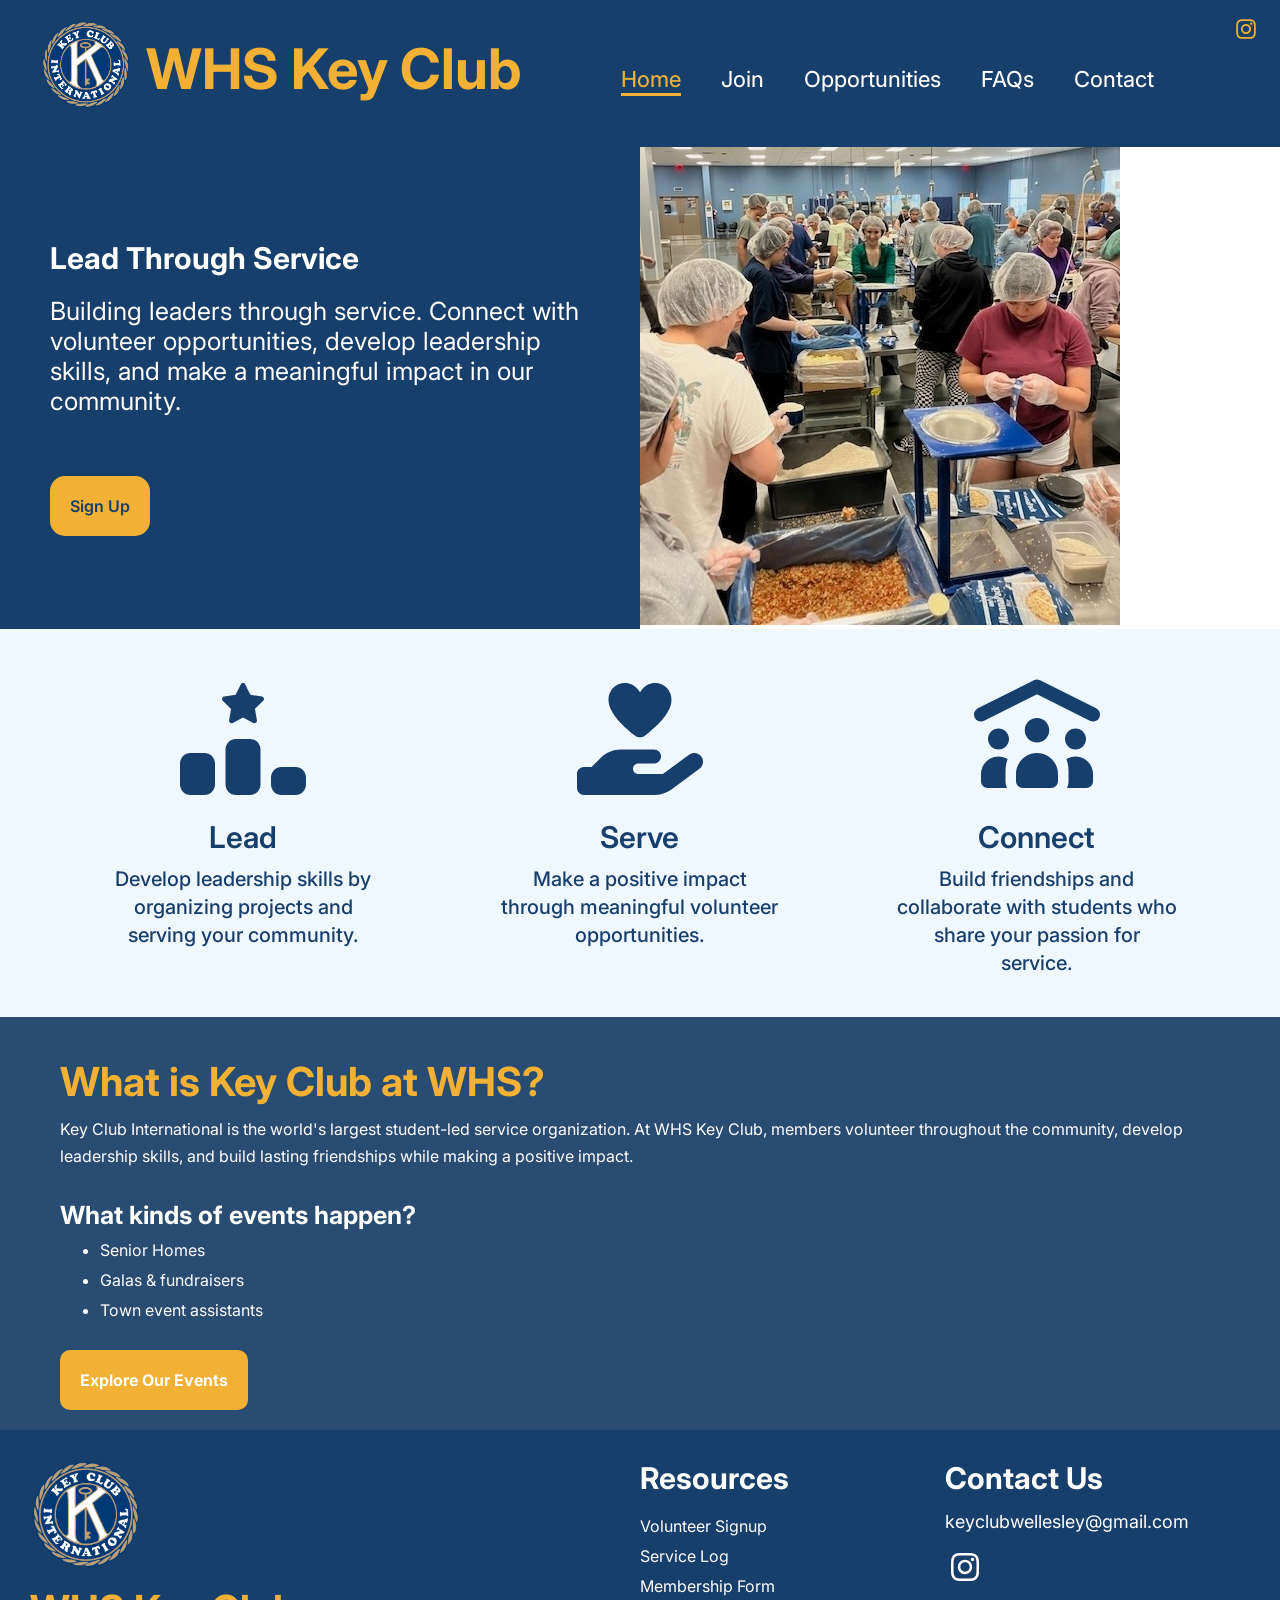
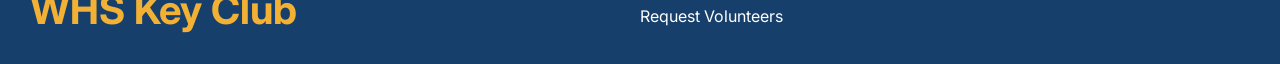
==== index.html @ ba809c6a "Add files via upload" ====
<!DOCTYPE html>
<html lang="en-US">
    <head>
        <link rel="preconnect" href="https://fonts.googleapis.com">
        <link rel="preconnect" href="https://fonts.gstatic.com" crossorigin>
        <link href="https://fonts.googleapis.com/css2?family=Inter:ital,opsz,wght@0,14..32,100..900;1,14..32,100..900&family=Poppins:ital,wght@0,100;0,200;0,300;0,400;0,500;0,600;0,700;0,800;0,900;1,100;1,200;1,300;1,400;1,500;1,600;1,700;1,800;1,900&display=swap" rel="stylesheet">
        <script src="keyclub.js" defer></script>
        <link rel="stylesheet" href="keyclub.css">
    </head>
    <body>
        <header class="header">
            <div class="title">
            <a href=index.html><img src="keyclublogo.png" alt="Key Club Logo"></a>
            <a href="index.html"><h1>WHS Key Club</h1></a>
            </div>
            <nav class="navbar">
                <a href="index.html" class="active">Home</a>
                <a href="join.html">Join</a>
                <a href="opportunities.html">Opportunities</a>
                <a href="faqs.html">FAQs</a>
                <a href="contact.html">Contact</a>
            </nav>

            <div class="socials">
                <a href="https://www.instagram.com/wellesleyhskeyclub/">
                    <svg xmlns="http://www.w3.org/2000/svg" viewBox="0 0 640 640"><path fill="rgb(240, 176, 51)" d="M320.3 205C256.8 204.8 205.2 256.2 205 319.7C204.8 383.2 256.2 434.8 319.7 435C383.2 435.2 434.8 383.8 435 320.3C435.2 256.8 383.8 205.2 320.3 205zM319.7 245.4C360.9 245.2 394.4 278.5 394.6 319.7C394.8 360.9 361.5 394.4 320.3 394.6C279.1 394.8 245.6 361.5 245.4 320.3C245.2 279.1 278.5 245.6 319.7 245.4zM413.1 200.3C413.1 185.5 425.1 173.5 439.9 173.5C454.7 173.5 466.7 185.5 466.7 200.3C466.7 215.1 454.7 227.1 439.9 227.1C425.1 227.1 413.1 215.1 413.1 200.3zM542.8 227.5C541.1 191.6 532.9 159.8 506.6 133.6C480.4 107.4 448.6 99.2 412.7 97.4C375.7 95.3 264.8 95.3 227.8 97.4C192 99.1 160.2 107.3 133.9 133.5C107.6 159.7 99.5 191.5 97.7 227.4C95.6 264.4 95.6 375.3 97.7 412.3C99.4 448.2 107.6 480 133.9 506.2C160.2 532.4 191.9 540.6 227.8 542.4C264.8 544.5 375.7 544.5 412.7 542.4C448.6 540.7 480.4 532.5 506.6 506.2C532.8 480 541 448.2 542.8 412.3C544.9 375.3 544.9 264.5 542.8 227.5zM495 452C487.2 471.6 472.1 486.7 452.4 494.6C422.9 506.3 352.9 503.6 320.3 503.6C287.7 503.6 217.6 506.2 188.2 494.6C168.6 486.8 153.5 471.7 145.6 452C133.9 422.5 136.6 352.5 136.6 319.9C136.6 287.3 134 217.2 145.6 187.8C153.4 168.2 168.5 153.1 188.2 145.2C217.7 133.5 287.7 136.2 320.3 136.2C352.9 136.2 423 133.6 452.4 145.2C472 153 487.1 168.1 495 187.8C506.7 217.3 504 287.3 504 319.9C504 352.5 506.7 422.6 495 452z"/></svg>
                </a>
            </div>
        </header>

        <section class="main">
            <div class="hero">
                <div class="hero-left">
                    <h5>Lead Through Service</h5>
                    <p> Building leaders through service. Connect with volunteer
                        opportunities, develop leadership skills, and make a
                        meaningful impact in our community. 
                    </p>
                    <a href="join.html">Sign Up</a>
                </div>
                <div class="hero-right">
                        <img src="hero.jpeg">
                </div>
            </div>
            <div class="pillars">
                <div class="pillar">
                    <svg xmlns="http://www.w3.org/2000/svg" viewBox="0 0 640 640"><path fill="rgb(23, 63, 107)" d="M353.8 118.1L330.2 70.3C326.3 62 314.1 61.7 309.8 70.3L286.2 118.1L233.9 125.6C224.6 127 220.6 138.5 227.5 145.4L265.5 182.4L256.5 234.5C255.1 243.8 264.7 251 273.3 246.7L320.2 221.9L366.8 246.3C375.4 250.6 385.1 243.4 383.6 234.1L374.6 182L412.6 145.4C419.4 138.6 415.5 127.1 406.2 125.6L353.9 118.1zM288 320C261.5 320 240 341.5 240 368L240 528C240 554.5 261.5 576 288 576L352 576C378.5 576 400 554.5 400 528L400 368C400 341.5 378.5 320 352 320L288 320zM80 384C53.5 384 32 405.5 32 432L32 528C32 554.5 53.5 576 80 576L144 576C170.5 576 192 554.5 192 528L192 432C192 405.5 170.5 384 144 384L80 384zM448 496L448 528C448 554.5 469.5 576 496 576L560 576C586.5 576 608 554.5 608 528L608 496C608 469.5 586.5 448 560 448L496 448C469.5 448 448 469.5 448 496z"/></svg>
                    <h5>Lead</h5>
                    <p>Develop leadership skills by organizing projects and serving your community.</p>
                </div>
                <div class="pillar">
                    <svg xmlns="http://www.w3.org/2000/svg" viewBox="0 0 640 640"><path fill="rgb(23, 63, 107)" d="M311.6 95C297.5 75.5 274.9 64 250.9 64C209.5 64 176 97.5 176 138.9L176 141.3C176 205.7 258 274.7 298.2 304.6C311.2 314.3 328.7 314.3 341.7 304.6C381.9 274.6 463.9 205.7 463.9 141.3L463.9 138.9C463.9 97.5 430.4 64 389 64C365 64 342.4 75.5 328.3 95L320 106.7L311.6 95zM141.3 405.5L98.7 448L64 448C46.3 448 32 462.3 32 480L32 544C32 561.7 46.3 576 64 576L384.5 576C413.5 576 441.8 566.7 465.2 549.5L591.8 456.2C609.6 443.1 613.4 418.1 600.3 400.3C587.2 382.5 562.2 378.7 544.4 391.8L424.6 480L312 480C298.7 480 288 469.3 288 456C288 442.7 298.7 432 312 432L384 432C401.7 432 416 417.7 416 400C416 382.3 401.7 368 384 368L231.8 368C197.9 368 165.3 381.5 141.3 405.5z"/></svg>
                    <h5>Serve</h5>
                    <p>Make a positive impact through meaningful volunteer opportunities.</p>
                </div>
                <div class="pillar">
                    <svg xmlns="http://www.w3.org/2000/svg" viewBox="0 0 640 640"><path fill="rgb(23, 63, 107)" d="M334.3 51.4C325.3 46.9 314.7 46.9 305.7 51.4L49.7 179.4C33.9 187.3 27.5 206.5 35.4 222.3C43.3 238.1 62.5 244.5 78.3 236.6L320 115.8L561.7 236.6C577.5 244.5 596.7 238.1 604.6 222.3C612.5 206.5 606.1 187.3 590.3 179.4L334.3 51.4zM320 336C350.9 336 376 310.9 376 280C376 249.1 350.9 224 320 224C289.1 224 264 249.1 264 280C264 310.9 289.1 336 320 336zM320 384C267 384 224 427 224 480L224 512C224 529.7 238.3 544 256 544L384 544C401.7 544 416 529.7 416 512L416 480C416 427 373 384 320 384zM192 320C192 293.5 170.5 272 144 272C117.5 272 96 293.5 96 320C96 346.5 117.5 368 144 368C170.5 368 192 346.5 192 320zM544 320C544 293.5 522.5 272 496 272C469.5 272 448 293.5 448 320C448 346.5 469.5 368 496 368C522.5 368 544 346.5 544 320zM144 400C99.8 400 64 435.8 64 480L64 513.1C64 530.1 77.8 544 94.9 544L182.7 544C178.4 534.2 176 523.4 176 512L176 464C176 445.6 179.5 428 185.8 411.8C173.6 404.3 159.3 400 144 400zM457.4 544L545.2 544C562.2 544 576.1 530.2 576.1 513.1L576.1 480C576.1 435.8 540.3 400 496.1 400C480.8 400 466.5 404.3 454.3 411.8C460.6 428 464.1 445.6 464.1 464L464.1 512C464.1 523.4 461.7 534.2 457.4 544z"/></svg>
                    <h5>Connect</h5>
                    <p>Build friendships and collaborate with students who share your passion for service.</p>
                </div>
            </div>

            <div class="what">
                <h4>What is Key Club at WHS?</h4>
                <p>Key Club International is the world's largest student-led service organization. At WHS Key Club, members volunteer throughout the community, develop leadership skills, and build lasting friendships while making a positive impact.</p>
                <h5>What kinds of events happen?</h5>
                <ul>
                    <li>Senior Homes</li>
                    <li>Galas & fundraisers</li>
                    <li>Town event assistants</li>
                </ul>

                <a href="opportunities.html">Explore Our Events</a>
            </div>
        </section>


        <footer class="footer">
            <div class="logo">
                <a href=index.html><img src="keyclublogo.png" alt="Key Club Logo"></a>
                <a href="index.html"><h1>WHS Key Club</h1></a>
            </div>
            <div class="resources">
                <h5>Resources</h5>
                <div class = "quicklinks">
                    <a href="https://volunteersignup.org/TWB7J">Volunteer Signup</a>
                    <a href="https://docs.google.com/document/d/15UhqJE5M6Wxpy6GuTR4D1o50krwcrrStQyhypp9YbHA/edit?tab=t.0">Service Log</a>
                    <a href="https://docs.google.com/forms/d/e/1FAIpQLSeYieK8l-lQ5Hj1RGD8ofOtgnhzsW6_tRb3XHyA-U3p89EVsA/viewform">Membership Form</a>
                    <a href="https://docs.google.com/forms/d/e/1FAIpQLSfhR-9EgpxfF__iVUZHqQwL71uKvlldF2FV1riT9pV7qHMywQ/viewform">Request Volunteers</a>
                </div>
            </div>

            <div class=contact-us>
                <h5>Contact Us</h5>
                <p>keyclubwellesley@gmail.com</p>
                <div class="socials-footer">
                    <a href="https://www.instagram.com/wellesleyhskeyclub/">
                        <svg xmlns="http://www.w3.org/2000/svg" viewBox="0 0 640 640"><!--!Font Awesome Free v7.3.0 by @fontawesome - https://fontawesome.com License - https://fontawesome.com/license/free Copyright 2026 Fonticons, Inc.--><path fill="rgb(255, 255, 255)" d="M320.3 205C256.8 204.8 205.2 256.2 205 319.7C204.8 383.2 256.2 434.8 319.7 435C383.2 435.2 434.8 383.8 435 320.3C435.2 256.8 383.8 205.2 320.3 205zM319.7 245.4C360.9 245.2 394.4 278.5 394.6 319.7C394.8 360.9 361.5 394.4 320.3 394.6C279.1 394.8 245.6 361.5 245.4 320.3C245.2 279.1 278.5 245.6 319.7 245.4zM413.1 200.3C413.1 185.5 425.1 173.5 439.9 173.5C454.7 173.5 466.7 185.5 466.7 200.3C466.7 215.1 454.7 227.1 439.9 227.1C425.1 227.1 413.1 215.1 413.1 200.3zM542.8 227.5C541.1 191.6 532.9 159.8 506.6 133.6C480.4 107.4 448.6 99.2 412.7 97.4C375.7 95.3 264.8 95.3 227.8 97.4C192 99.1 160.2 107.3 133.9 133.5C107.6 159.7 99.5 191.5 97.7 227.4C95.6 264.4 95.6 375.3 97.7 412.3C99.4 448.2 107.6 480 133.9 506.2C160.2 532.4 191.9 540.6 227.8 542.4C264.8 544.5 375.7 544.5 412.7 542.4C448.6 540.7 480.4 532.5 506.6 506.2C532.8 480 541 448.2 542.8 412.3C544.9 375.3 544.9 264.5 542.8 227.5zM495 452C487.2 471.6 472.1 486.7 452.4 494.6C422.9 506.3 352.9 503.6 320.3 503.6C287.7 503.6 217.6 506.2 188.2 494.6C168.6 486.8 153.5 471.7 145.6 452C133.9 422.5 136.6 352.5 136.6 319.9C136.6 287.3 134 217.2 145.6 187.8C153.4 168.2 168.5 153.1 188.2 145.2C217.7 133.5 287.7 136.2 320.3 136.2C352.9 136.2 423 133.6 452.4 145.2C472 153 487.1 168.1 495 187.8C506.7 217.3 504 287.3 504 319.9C504 352.5 506.7 422.6 495 452z"/></svg>
                    </a>
                </div>
            </div>
        </footer>
    </body>
</html>
---- keyclub.css ----
*
{
    margin: 0;
    box-sizing: border-box;
}

body
{
    font-family: "Inter";
    display: flex;
    flex-direction: column;
    margin: 0;
    min-height: 100vh;
}

.main
{
    flex: 1;
}
.header
{
    width: 100%;
    display: flex;
    gap: 100px;
    align-items: center;
    padding: 20px 40px 30px;
    background-color: #173F6B;
    position: relative;
}

.title a
{
    color: #F2B134;
    text-decoration: none;
    font-size: 28px;
}

.info
{
    width: 100%;
    display: flex;
    flex-direction: column;
    background-color: rgb(230, 230, 230);
    margin: 20px auto;
    padding: 20px;
    font-size: 20px;
}

.navbar a
{
    text-decoration: none;
    color:white;
     position: relative;
     font-weight: 450;
     font-size: 22px;
}

.navbar a:hover
{
    color:#F2B134;
}

.navbar a::after{
    content:"";
    position: absolute;
    left:0;
    bottom: -4px;
    width: 0%;
    height: 3px;
    background:#F2B134;
}

.navbar a:hover::after{
    width: 100%;
    
}


.navbar
{
    margin-top: 20px;
    display: flex;
    gap: 40px;
    width: auto;
    padding: 0;
}

.footer
{
    display: flex;
    flex-direction: row;
    justify-content: space-between;
    background-color:#173F6B;
    padding: 30px;
}

.logo p
{
    color:#F2B134;
}

.resources h5
{
    margin-bottom: 20px;
}

.quicklinks
{
    display: flex;
    flex-direction: column;
    gap: 10px;
}

.quicklinks a
{
    text-decoration: none;
    color: white;
    font-family: "Inter";
}

.quicklinks a:hover
{
    color:#F2B134;
}

.title
{
    display: flex;
    flex-direction: row;
    gap: 15px;
    align-items: center;
}
.title img
{
    height: 90px;
    width: auto;
}

.socials svg
{
    width: 28px;
    height: 28px;
}

.socials
{
    position: absolute;
    top: 15px;
    right: 20px;
}

.hero
{
    display: grid;
    grid-template-columns: 1fr 1fr;
    min-height: 400px;
}

.hero-left
{
    background-color:#173F6B;
    padding: 50px;
    display: flex;
    flex-direction: column;
    justify-content: center;
    align-items:flex-start;
}

.hero-left h5, .hero-left p
{
    color:white;
}

.hero-left h5
{
    font-size: 30px;
    margin-bottom: 20px;
}

.hero-left p
{
    font-size: 25px;
    margin-bottom: 60px;
}

.hero-left ol
{
    font-size: 25px;
    color: white;
}

.hero-left ol li
{
    margin-bottom: 30px;
}

.hero-left a
{
    padding: 20px;
    background-color:#F2B134;
    color:#173F6B;
    text-decoration: none;
    border-radius: 15px;
    font-weight: 600;
}

.hero-left a:hover
{
    background-color:#e6a223;
}
.mission-statement
{
    display: flex;
    flex-direction: column;
    min-height: 500px;
    align-items: center;
    color:#173F6B;
    margin-top: 30px;

}

.mission-statement h3
{
    font-size: 40px;
    margin-bottom: 20px;
}

.mission-statement p
{
    font-size: 25px;
}

.pillars
{
    display: grid;
    grid-template-columns: repeat(3, 1fr);
    gap: 30px;
    padding: 40px 60px;
    background-color:aliceblue;
}

.pillar
{
    display: flex;
    flex-direction: column;
    align-items: center;
    gap: 10px;

}

.pillar svg
{
    width: 140px;
    height: 140px;
}

.pillar h5
{
    color:#173F6B;
    font-weight: 600;
    font-size: 30px;
}

.pillar p
{
    color:#173F6B;
    font-weight: 500;
    font-size: 20px;
    max-width: 280px;
    line-height: 1.4;
    text-align: center;
}

.join-form
{
    display: flex;
    justify-content: center;
    padding: 30px 0px;
    background-color: aliceblue;
}

.information
{
    display: grid;
    grid-template-columns: 1fr 1fr;
}

.information-left
{
    background-color:#396da5;
    padding: 30px;
    color:white;
    line-height: 1.8;
    font-size: 20px;
}

.information-right li
{
    margin-bottom: 10px;
}

.information-right
{
    background-color:#4874a2;
    padding: 30px;
    font-size: 20px;
    color:white;
}

.information-right p
{
    font-weight: 700;
    margin-bottom: 15px;
}

.hero-join
{
    height: 200px;
    background-color: #284c72;
}

.information-right a
{
    display: inline-block;
    background-color:#F2B134;
    padding: 15px;
    border-radius: 10px;
    text-decoration: none;
    color:#173F6B;
    margin-top: 30px;
    font-weight: 600;
}

.navbar a.active {
  color:#F2B134;
}

.navbar a.active::after {
  content: "";
  position: absolute;
  left: 0;
  bottom: -4px;
  width: 100%;
  height: 3px;
  background-color:#F2B134;
}

.hero-opps 
{
    display: flex;
    flex-direction: column;
    background-color:#245589;
    color: white;
    align-items: center;
    padding: 30px;
    gap: 30px;
}

.hero-opps h2
{
    font-size: 50px;
}

.faqs-hero, .join-hero, .contact-hero
{
    background-color:#245589;
    color: white;
    padding: 30px;
    display: flex;
    justify-content: center;
}

.faqs-hero h2, .join-hero h2, .contact-hero h2
{
    font-size: 50px;
}

.faq-section
{
   width: 700px;


}

.faq-item {
  width: 100%;
  background-color:#6a8aac;
  margin-bottom: 10px;
  padding: 10px;
  border: 2px solid #245589;

}
.faq-item summary
{
    margin: 10px;
}

.faqs-wrapper
{
    display: flex;
    justify-content: center;
    margin-top: 20px;
    color: white;
}

.leaders
{
    display: grid;
    grid-template-columns: repeat(auto-fit, minmax(250px, 1fr));
    gap: 20px;
    padding: 20px;
}

.card
{
    background:#F7F9FC;
    display: flex;
    flex-direction: column;
    align-items: center;
    border-radius: 10px;
    padding: 15px 0px;
}

.card svg
{
    width: 175px;
    height: 175px;
}

.leadership
{
    display: flex;
    flex-direction: column;
    color:#173F6B;
    margin-top: 20px;
}

.leadership h2
{
    text-align: center;
    font-size: 55px;
}

.request
{
    background-color:aliceblue;
    display: flex;
    flex-direction: column;
    align-items: center;
    padding: 20px;
    padding-top: 60px;
    color:#173F6B;
}

.request h2
{
    font-size: 50px;
}

.request-form
{
    margin: 40px;
}

.sign-up-opps
{
    color:#173F6B;
    padding: 60px;
    background-color:aliceblue;
    line-height: 1.8;
    font-size: 20px;
}

.sign-up-opps a
{
    padding: 20px;
    background-color:#F2B134;
    color:#173F6B;
    border-radius: 10px;
    text-decoration: none;
    font-weight: 600;
}

.sign-up-opps a:hover
{
    background-color:#e6a223;
}

.sign-up-opps p
{
    margin-bottom: 45px;
    font-weight: 700;
}

.join-socials
{
    padding: 60px;
    color:#173F6B;
    display: flex;
    flex-direction: column;
    gap: 30px;
    align-items:flex-start;
    background-color:white;
}
.join-socials h5
{
    font-size: 30px;
}

.join-socials a
{
    padding: 20px;
    background-color:#F2B134;
    text-decoration: none;
    color:#173F6B;
    border-radius: 10px;
    font-weight: 600;
}

.join-socials a:hover
{
    background-color:#e6a223;
}

.logo
{
    text-decoration: none;

    display: flex;
    flex-direction: column;

    gap: 10px;
    align-items: flex-start;
}

.logo img
{
    height: 110px;
    width: auto;
}

.logo a
{
    color:#F2B134;
    text-decoration: none;
    font-size: 20px;
}

.logo p
{
    color:#F2B134;
}

.socials-footer
{
    width: 40px;
    height: 40px;
}

.footer
{
    display: grid;
    grid-template-columns: 2fr 1fr 1fr;
}

.resources h5
{
    font-size: 30px;
    color:white;
}

.contact-us h5
{
    font-size: 30px;
    color: white;
}

.contact-us p
{
    color: white;
    font-size: 18px;
}

.contact-us
{
    display: flex;
    flex-direction: column;
    gap: 15px;
}

.faqs-wrapper
{
    padding-bottom: 60px;
}

.faq-item summary
{
    font-weight: 600;
}

.faq-item p
{
    line-height: 1.8;
}

.faq-item a
{
    text-decoration: none;
    color: white;
}

.faq-item a:hover
{
    color:#F2B134;
}

.what
{
    background-color:#284c72;
    padding: 40px 60px;
}

.what h4
{
    font-size: 40px;
    color:#F2B134;
    margin-bottom: 10px;
}

.what p
{
    margin-bottom: 30px;
    color: white;
    line-height: 1.7;
}

.what h5
{
    color: white;
    font-size: 25px;
    margin-bottom: 10px;
}

.what ul li
{
    color: white;
    margin-bottom: 10px;
}

.what ul
{
    margin-bottom: 50px;
}

.what a
{
    padding: 20px;
    background-color:#F2B134;
    color:white;
    text-decoration: none;
    border-radius: 10px;
    font-weight: 700;
}

.what a:hover
{
    background-color: #e6a223;
}
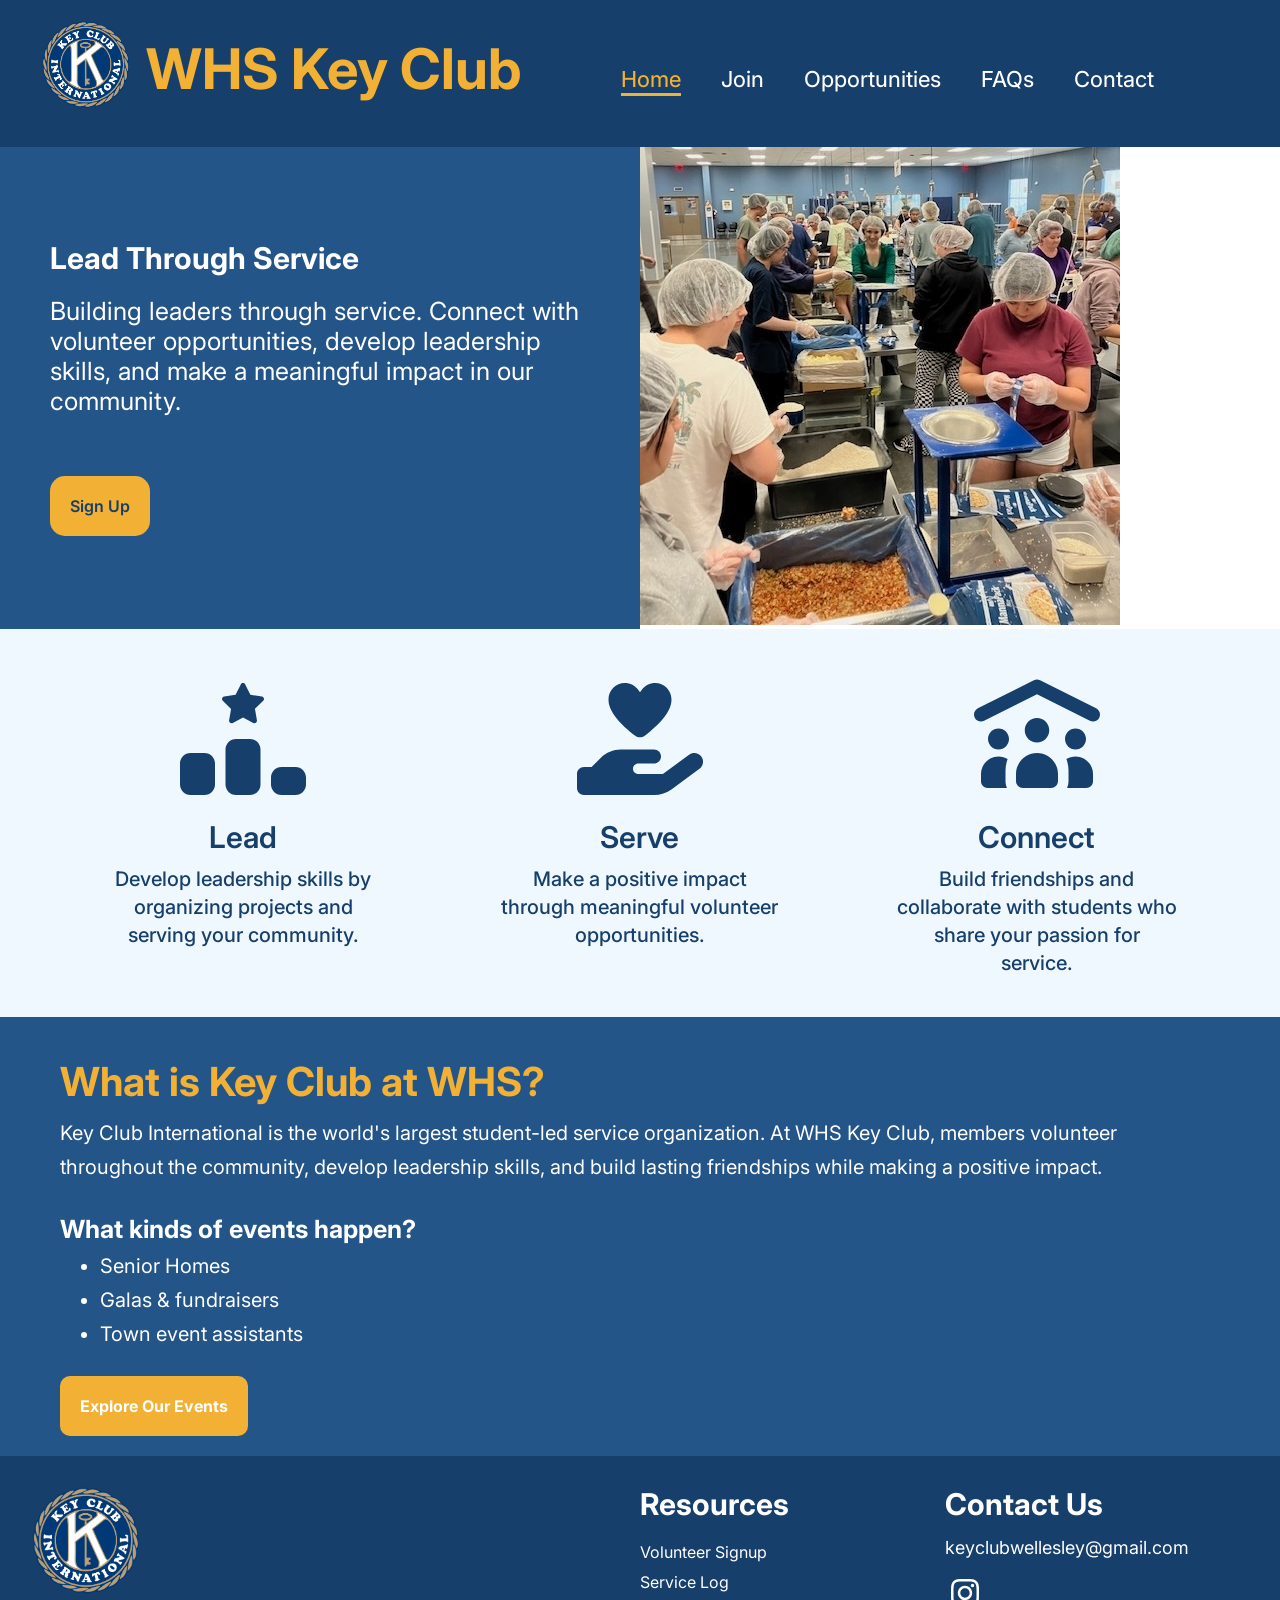
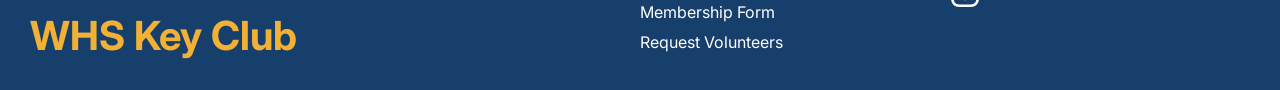
==== commit 2ed2e46a: "took out the instagram" ====
--- a/index.html
+++ b/index.html
@@ -21,11 +21,7 @@
                 <a href="contact.html">Contact</a>
             </nav>
 
-            <div class="socials">
-                <a href="https://www.instagram.com/wellesleyhskeyclub/">
-                    <svg xmlns="http://www.w3.org/2000/svg" viewBox="0 0 640 640"><path fill="rgb(240, 176, 51)" d="M320.3 205C256.8 204.8 205.2 256.2 205 319.7C204.8 383.2 256.2 434.8 319.7 435C383.2 435.2 434.8 383.8 435 320.3C435.2 256.8 383.8 205.2 320.3 205zM319.7 245.4C360.9 245.2 394.4 278.5 394.6 319.7C394.8 360.9 361.5 394.4 320.3 394.6C279.1 394.8 245.6 361.5 245.4 320.3C245.2 279.1 278.5 245.6 319.7 245.4zM413.1 200.3C413.1 185.5 425.1 173.5 439.9 173.5C454.7 173.5 466.7 185.5 466.7 200.3C466.7 215.1 454.7 227.1 439.9 227.1C425.1 227.1 413.1 215.1 413.1 200.3zM542.8 227.5C541.1 191.6 532.9 159.8 506.6 133.6C480.4 107.4 448.6 99.2 412.7 97.4C375.7 95.3 264.8 95.3 227.8 97.4C192 99.1 160.2 107.3 133.9 133.5C107.6 159.7 99.5 191.5 97.7 227.4C95.6 264.4 95.6 375.3 97.7 412.3C99.4 448.2 107.6 480 133.9 506.2C160.2 532.4 191.9 540.6 227.8 542.4C264.8 544.5 375.7 544.5 412.7 542.4C448.6 540.7 480.4 532.5 506.6 506.2C532.8 480 541 448.2 542.8 412.3C544.9 375.3 544.9 264.5 542.8 227.5zM495 452C487.2 471.6 472.1 486.7 452.4 494.6C422.9 506.3 352.9 503.6 320.3 503.6C287.7 503.6 217.6 506.2 188.2 494.6C168.6 486.8 153.5 471.7 145.6 452C133.9 422.5 136.6 352.5 136.6 319.9C136.6 287.3 134 217.2 145.6 187.8C153.4 168.2 168.5 153.1 188.2 145.2C217.7 133.5 287.7 136.2 320.3 136.2C352.9 136.2 423 133.6 452.4 145.2C472 153 487.1 168.1 495 187.8C506.7 217.3 504 287.3 504 319.9C504 352.5 506.7 422.6 495 452z"/></svg>
-                </a>
-            </div>
+        
         </header>
 
         <section class="main">
--- a/keyclub.css
+++ b/keyclub.css
@@ -158,7 +158,7 @@
 
 .hero-left
 {
-    background-color:#173F6B;
+    background-color:#245589;
     padding: 50px;
     display: flex;
     flex-direction: column;
@@ -616,7 +616,7 @@
 
 .what
 {
-    background-color:#284c72;
+    background-color:#245589;
     padding: 40px 60px;
 }
 
@@ -632,6 +632,7 @@
     margin-bottom: 30px;
     color: white;
     line-height: 1.7;
+    font-size: 20px;
 }
 
 .what h5
@@ -650,6 +651,7 @@
 .what ul
 {
     margin-bottom: 50px;
+    font-size: 20px;
 }
 
 .what a
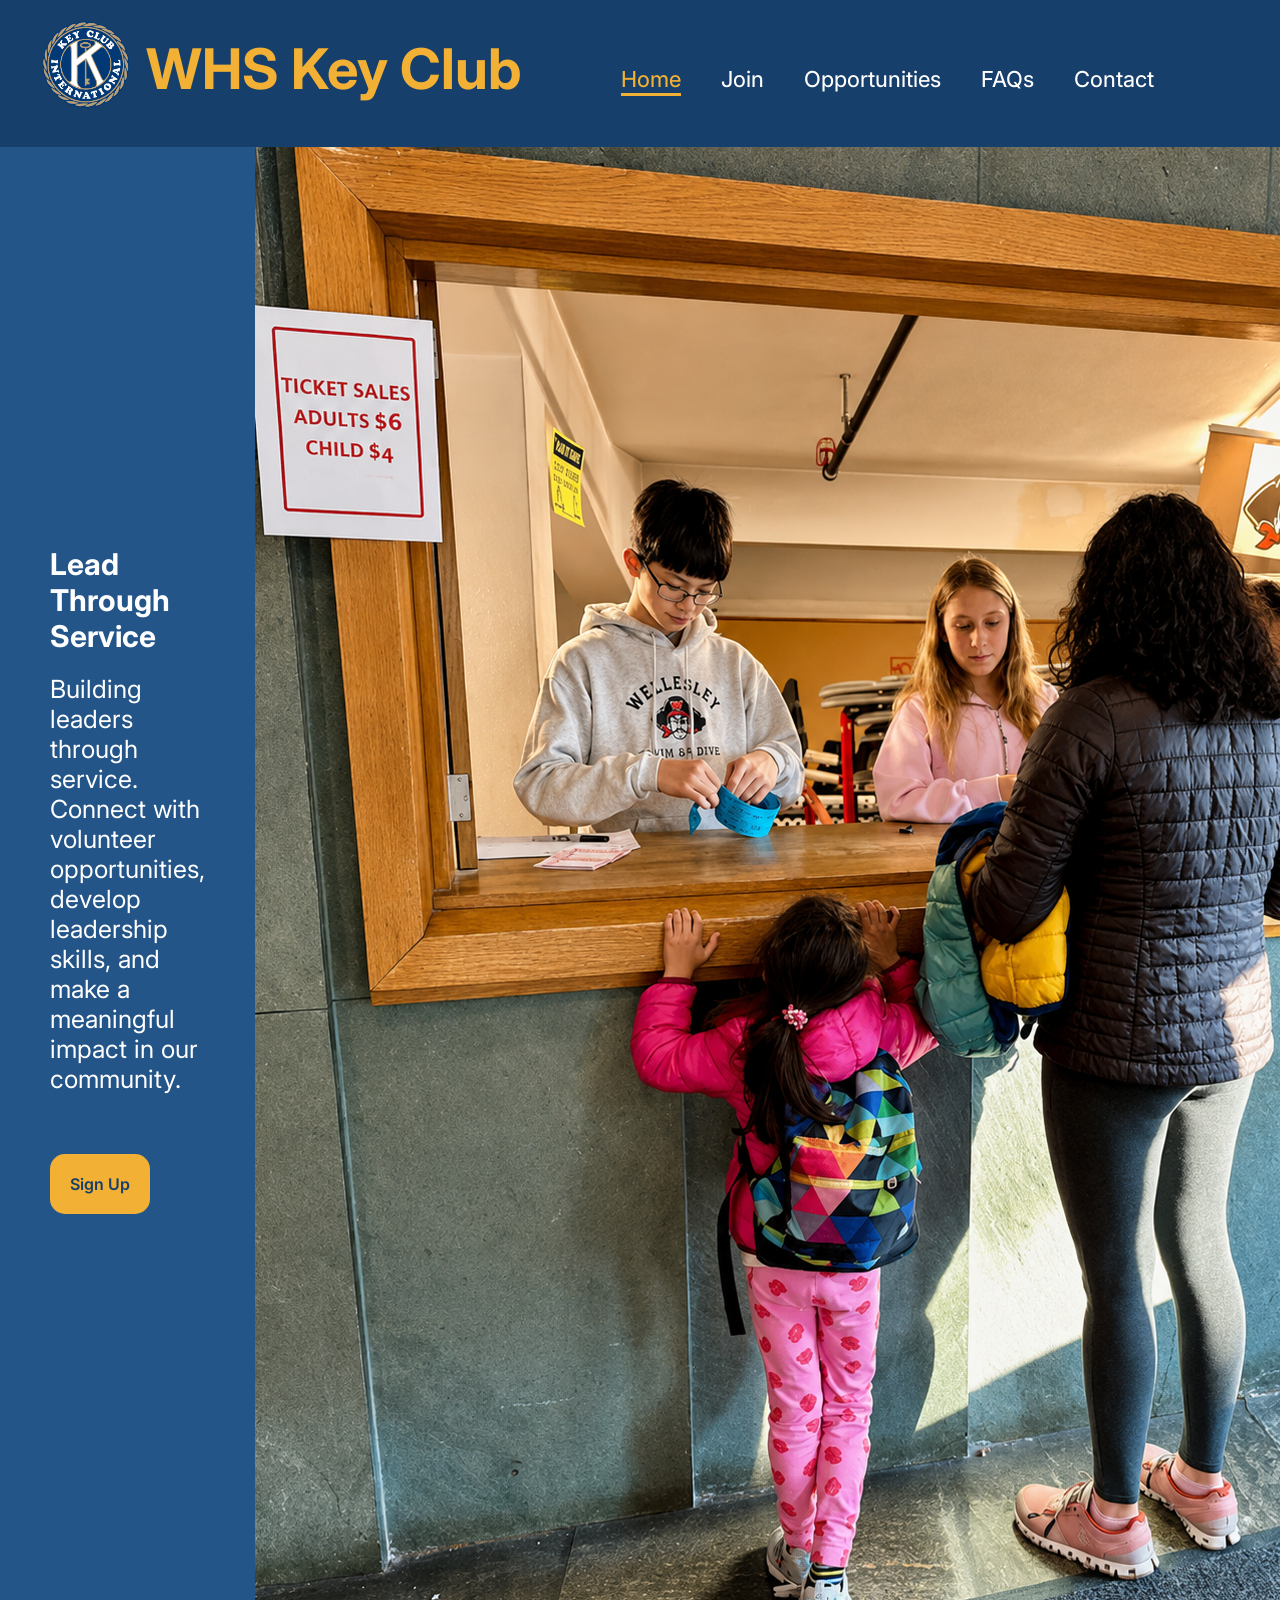
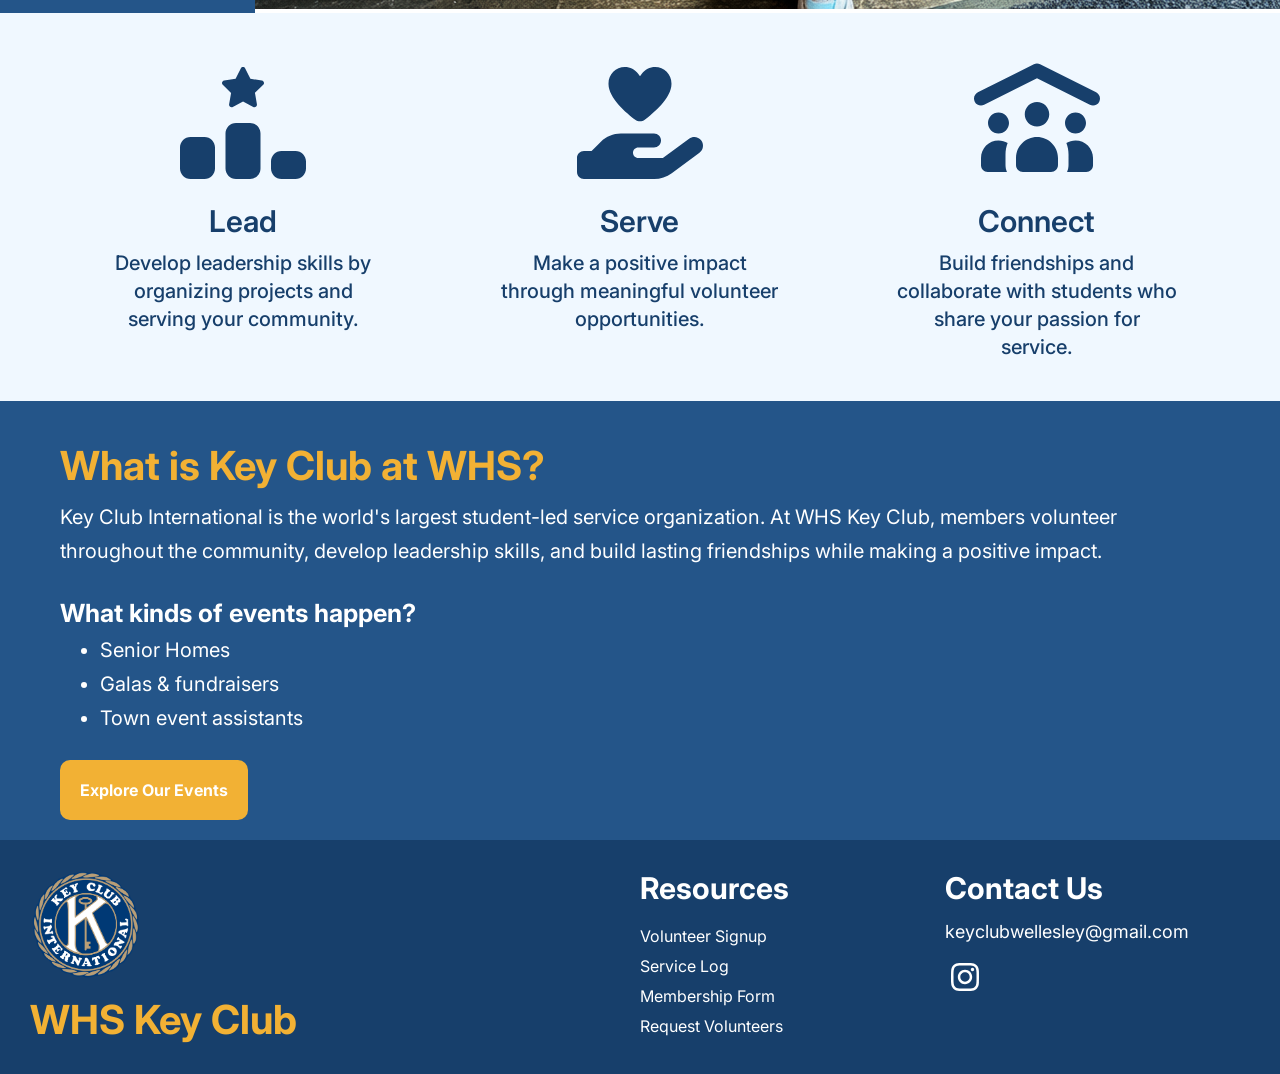
==== commit a3fc70cc: "updated hero photo" ====
--- a/index.html
+++ b/index.html
@@ -35,7 +35,7 @@
                     <a href="join.html">Sign Up</a>
                 </div>
                 <div class="hero-right">
-                        <img src="hero.jpeg">
+                        <img src="hero.png">
                 </div>
             </div>
             <div class="pillars">
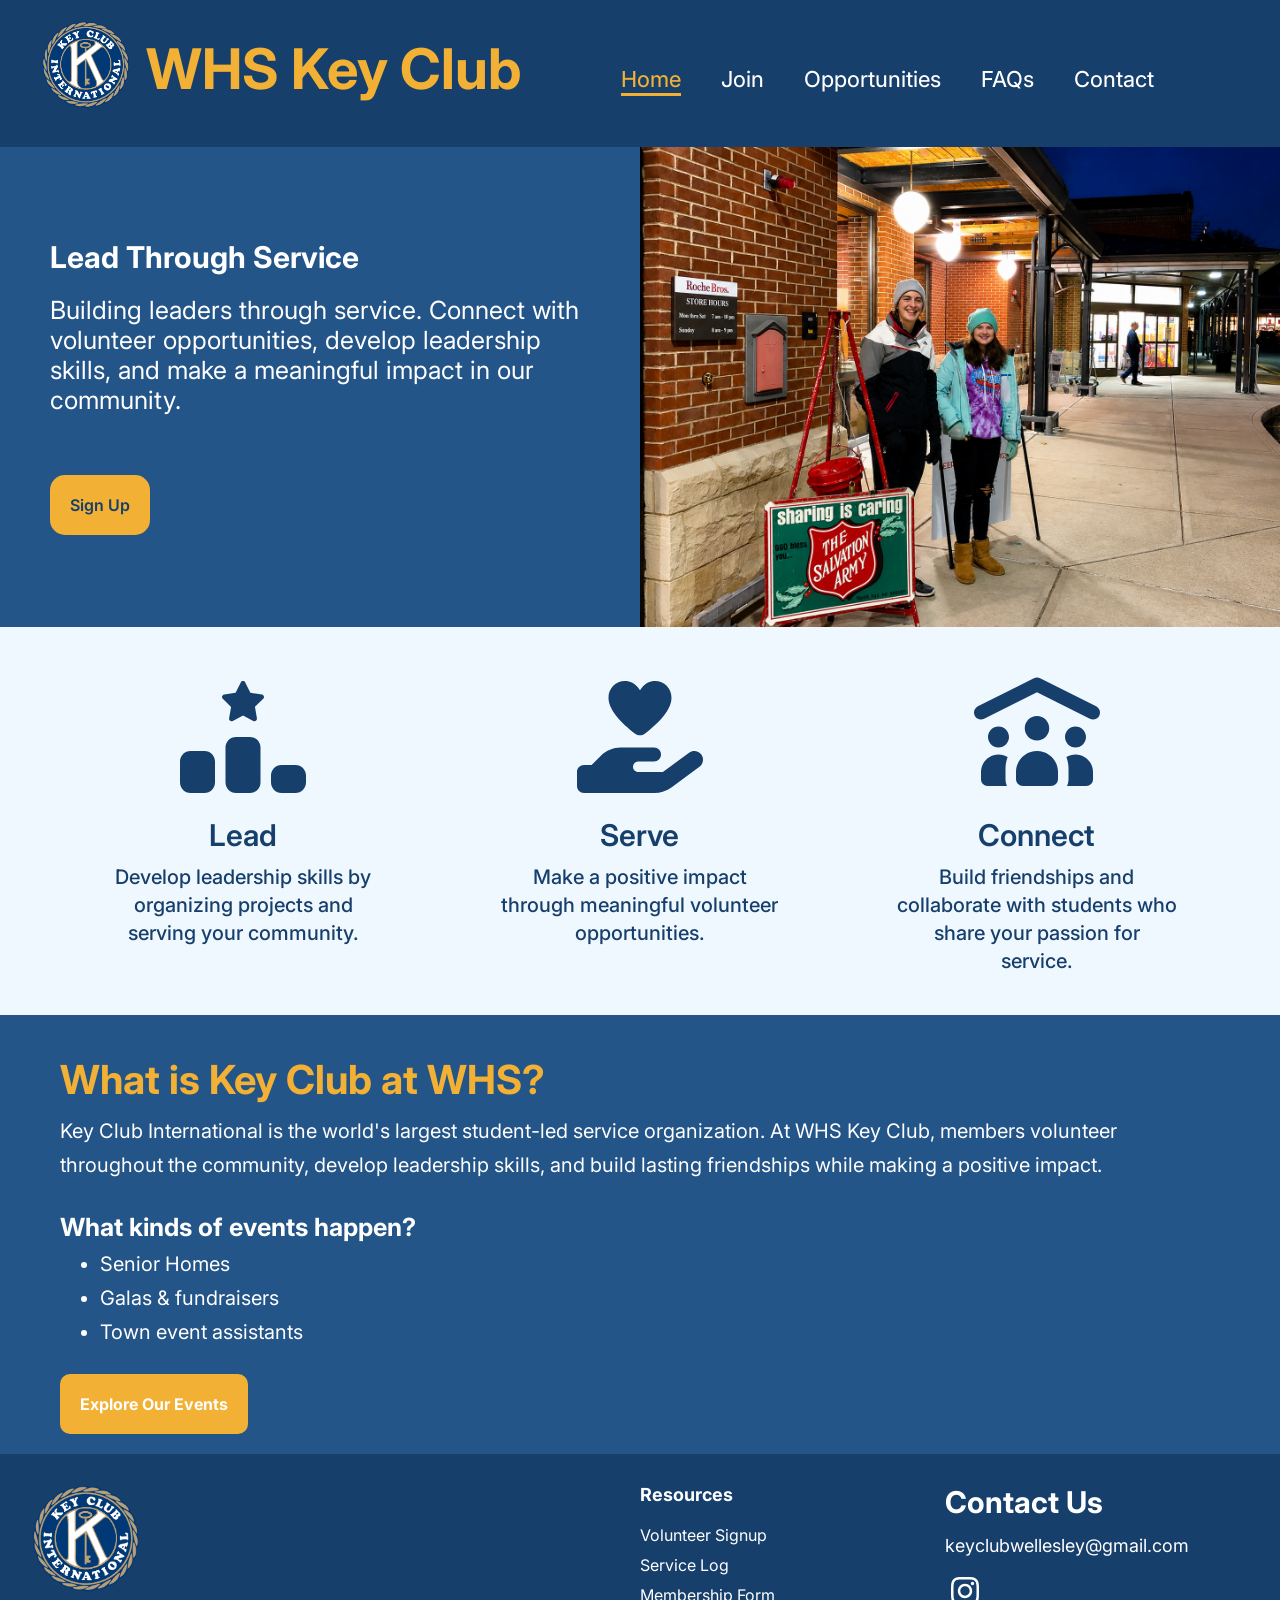
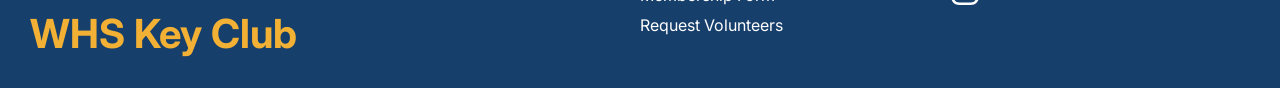
==== commit 31155146: "Update index.html" ====
--- a/index.html
+++ b/index.html
@@ -35,7 +35,7 @@
                     <a href="join.html">Sign Up</a>
                 </div>
                 <div class="hero-right">
-                        <img src="hero.png">
+                        <img src="keyclub.png">
                 </div>
             </div>
             <div class="pillars">
--- a/keyclub.css
+++ b/keyclub.css
@@ -183,6 +183,17 @@
     margin-bottom: 60px;
 }
 
+.hero-right
+{ overflow: hidden;
+}
+.hero-right img
+{
+    width: 100%;
+    object-fit: cover;
+    display: block;
+     height: auto;
+}
+
 .hero-left ol
 {
     font-size: 25px;
@@ -567,6 +578,7 @@
 {
     font-size: 30px;
     color:white;
+    font-size: 18px;
 }
 
 .contact-us h5
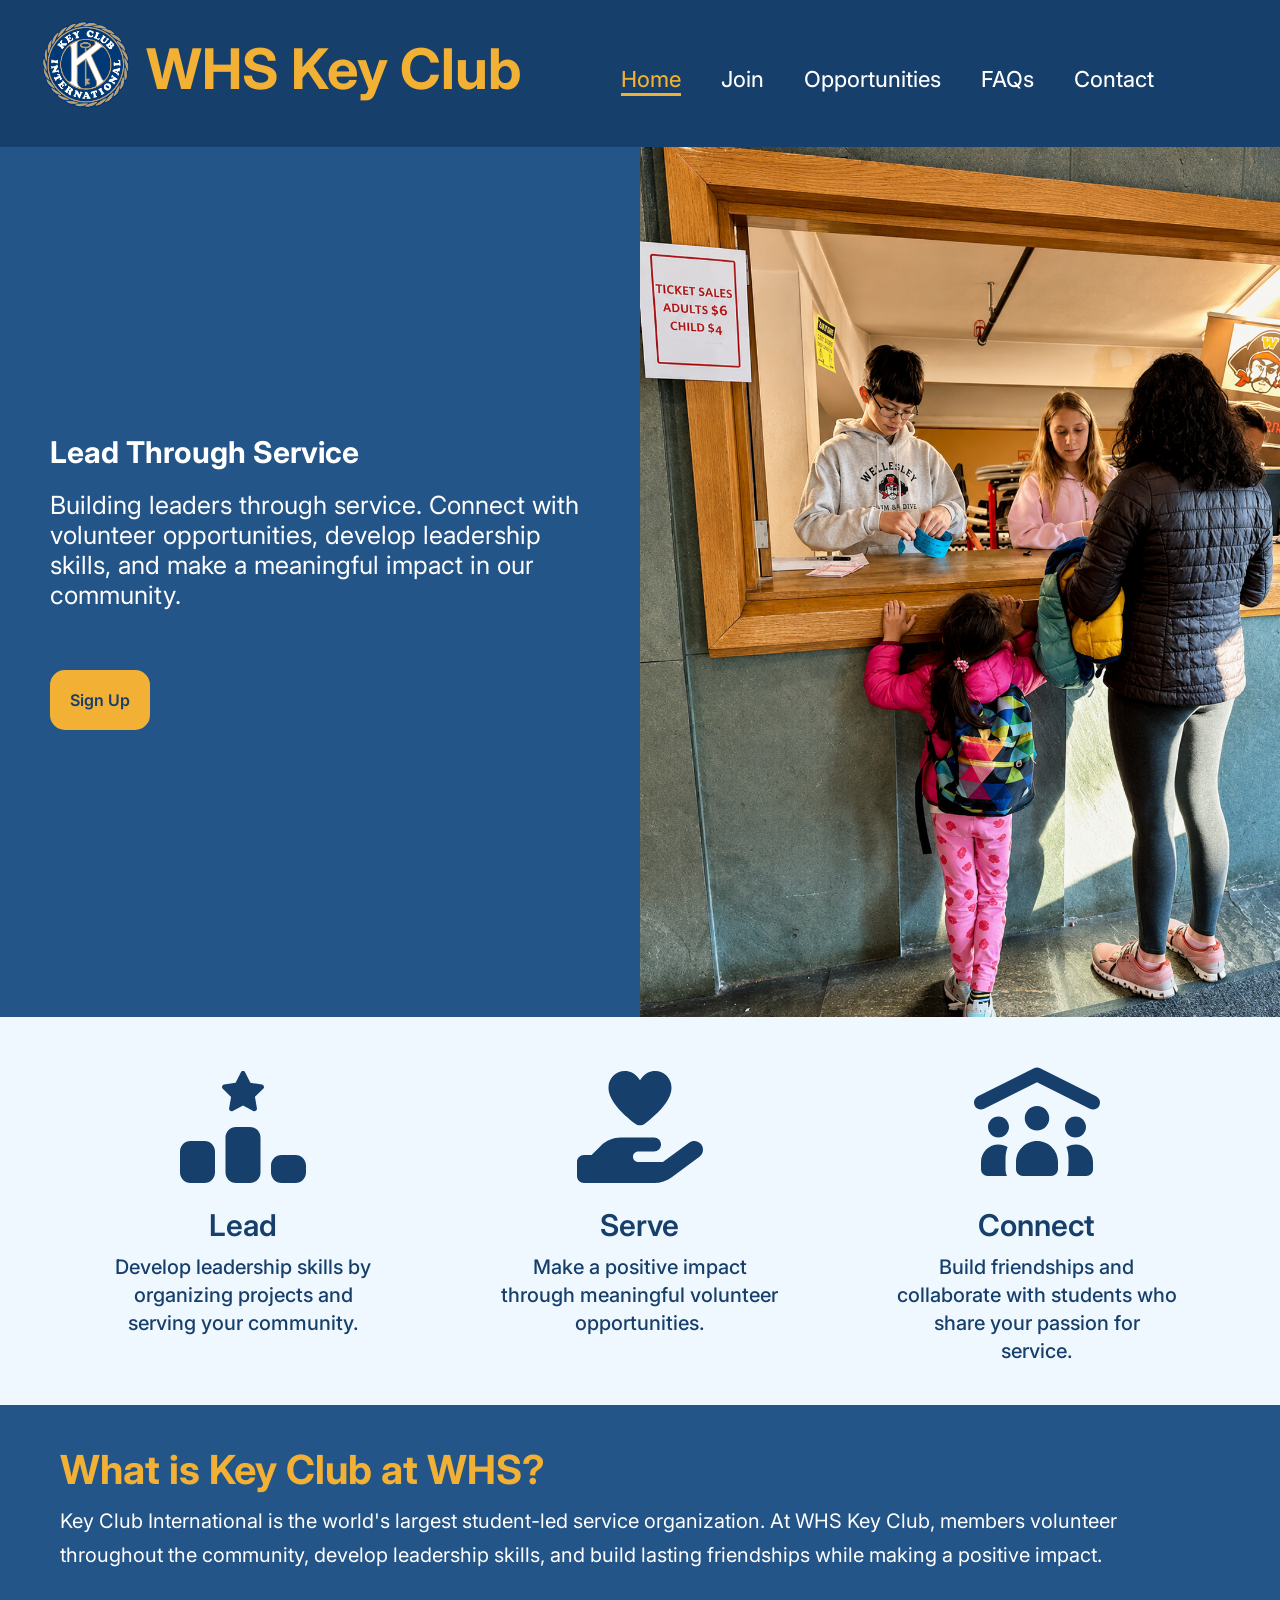
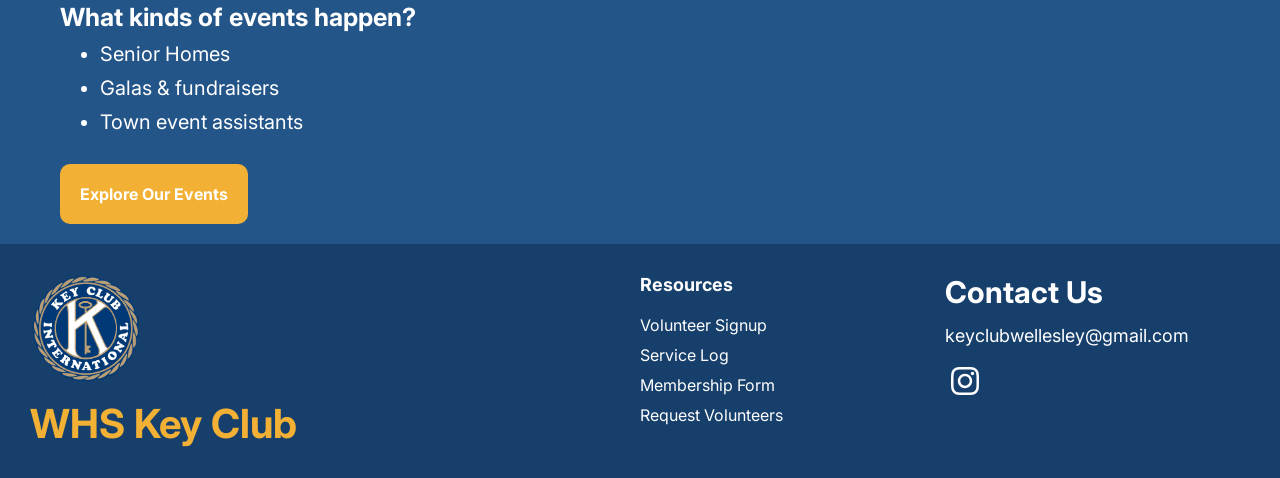
==== commit 378c5adc: "Update index.html" ====
--- a/index.html
+++ b/index.html
@@ -35,7 +35,7 @@
                     <a href="join.html">Sign Up</a>
                 </div>
                 <div class="hero-right">
-                        <img src="keyclub.png">
+                        <img src="hero.png">
                 </div>
             </div>
             <div class="pillars">
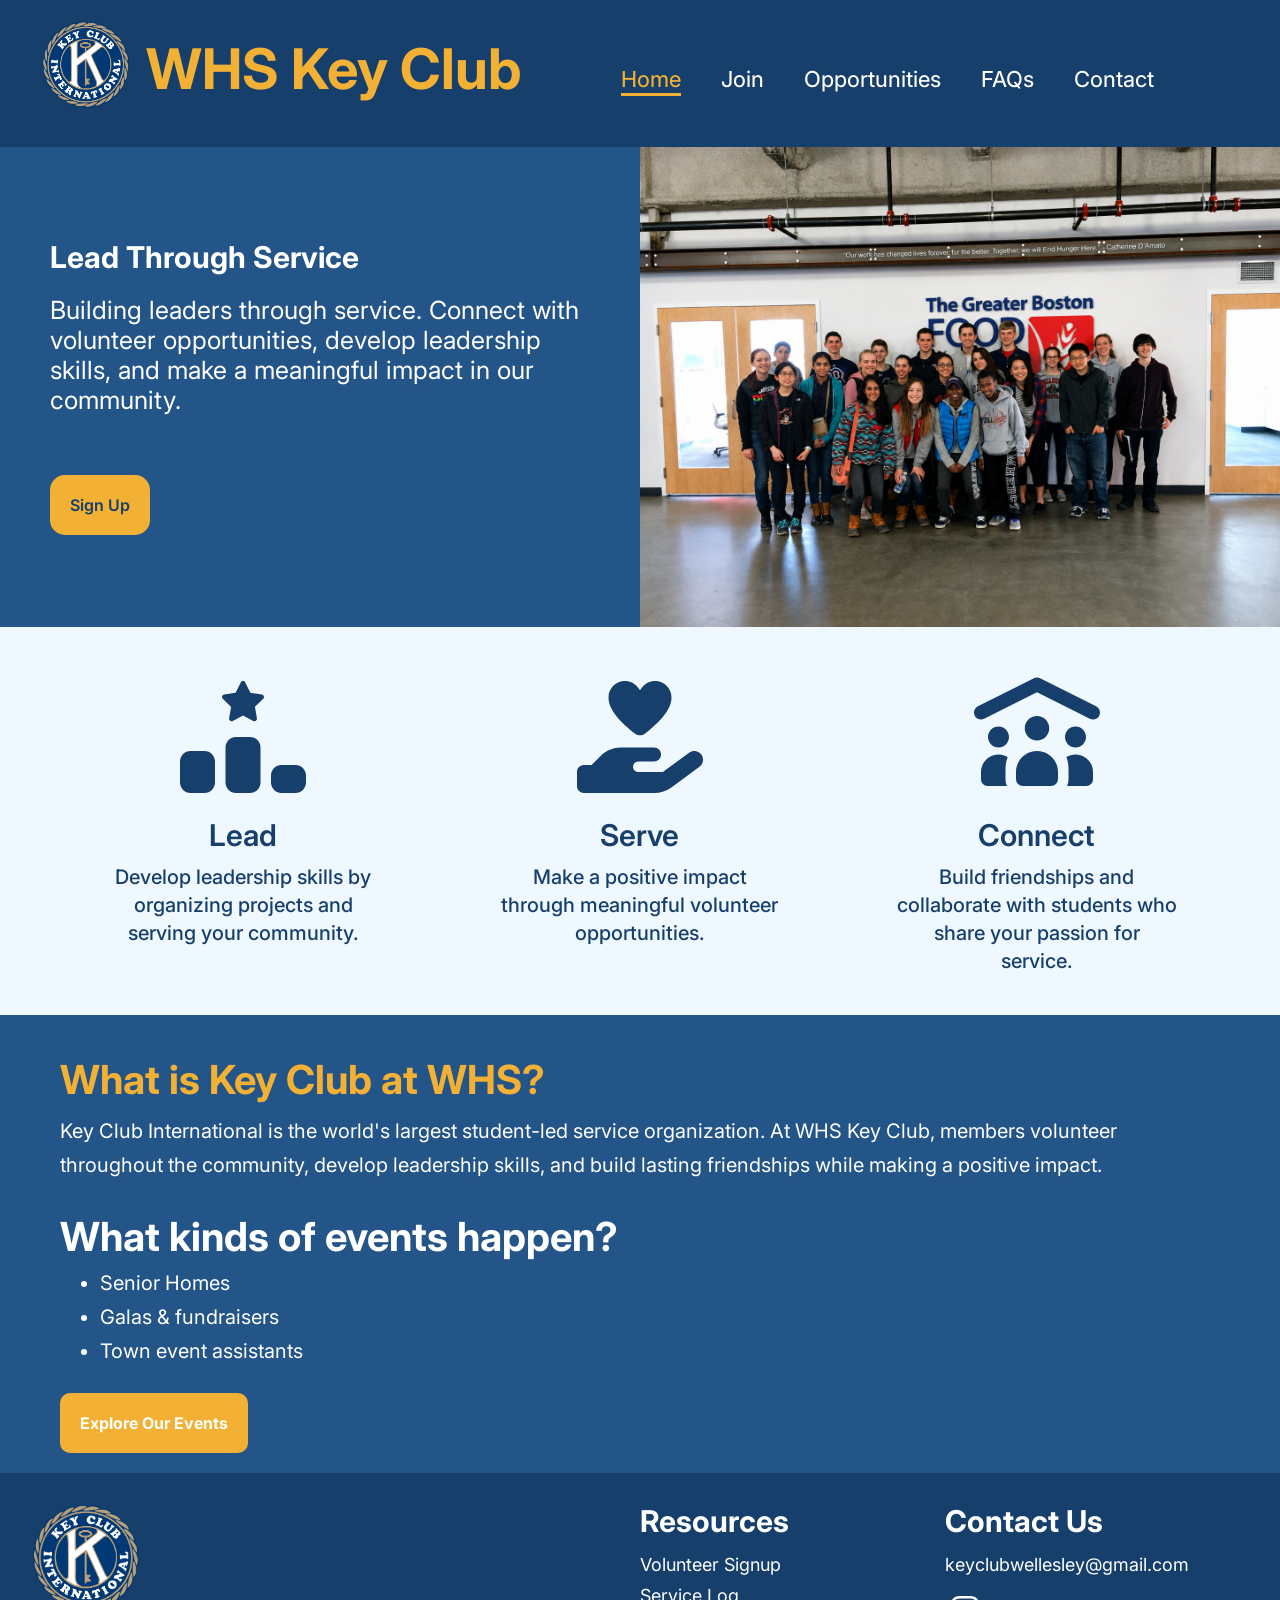
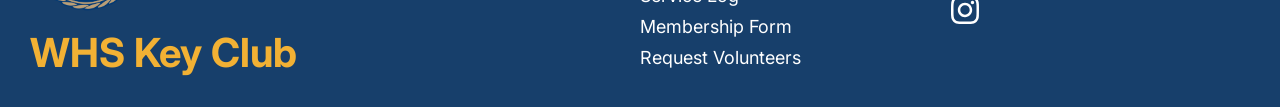
==== commit 90f17065: "favicon" ====
--- a/index.html
+++ b/index.html
@@ -6,6 +6,7 @@
         <link href="https://fonts.googleapis.com/css2?family=Inter:ital,opsz,wght@0,14..32,100..900;1,14..32,100..900&family=Poppins:ital,wght@0,100;0,200;0,300;0,400;0,500;0,600;0,700;0,800;0,900;1,100;1,200;1,300;1,400;1,500;1,600;1,700;1,800;1,900&display=swap" rel="stylesheet">
         <script src="keyclub.js" defer></script>
         <link rel="stylesheet" href="keyclub.css">
+        <link rel="icon" type="image/png" href="keyclublogo.png">
     </head>
     <body>
         <header class="header">
@@ -20,8 +21,6 @@
                 <a href="faqs.html">FAQs</a>
                 <a href="contact.html">Contact</a>
             </nav>
-
-        
         </header>
 
         <section class="main">
--- a/keyclub.css
+++ b/keyclub.css
@@ -101,7 +101,7 @@
 
 .resources h5
 {
-    margin-bottom: 20px;
+    margin-bottom: 15px;
 }
 
 .quicklinks
@@ -191,12 +191,12 @@
     width: 100%;
     object-fit: cover;
     display: block;
-     height: auto;
+    height: auto;
 }
 
 .hero-left ol
 {
-    font-size: 25px;
+    font-size: 20px;
     color: white;
 }
 
@@ -463,9 +463,14 @@
     color:#173F6B;
 }
 
-.request h2
-{
-    font-size: 50px;
+.request p
+{
+    font-size: 20px;
+}
+
+.request h5
+{
+    font-size: 40px;
 }
 
 .request-form
@@ -578,6 +583,10 @@
 {
     font-size: 30px;
     color:white;
+}
+
+.resources a
+{
     font-size: 18px;
 }
 
@@ -650,7 +659,7 @@
 .what h5
 {
     color: white;
-    font-size: 25px;
+    font-size: 40px;
     margin-bottom: 10px;
 }
 
@@ -679,4 +688,9 @@
 .what a:hover
 {
     background-color: #e6a223;
+}
+
+.information-right a:hover
+{
+    background-color: #e6a223;
 }
